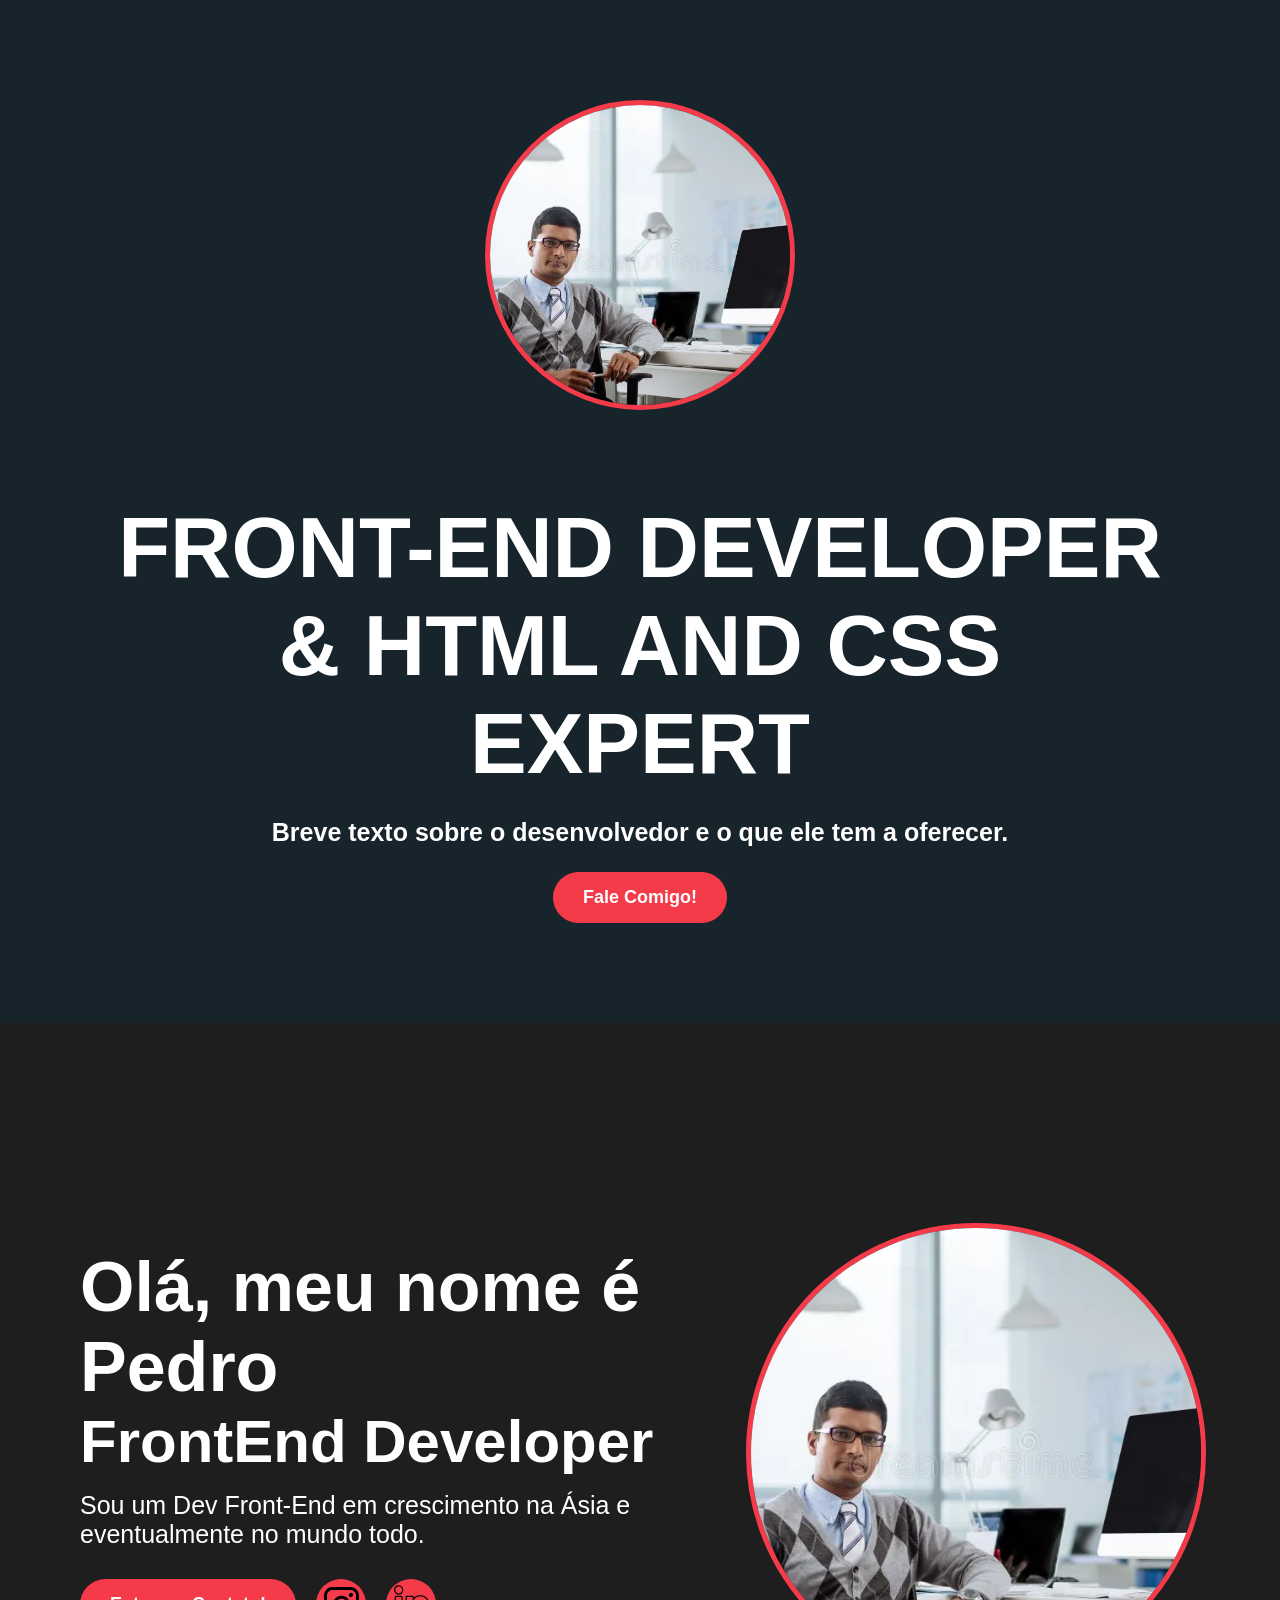
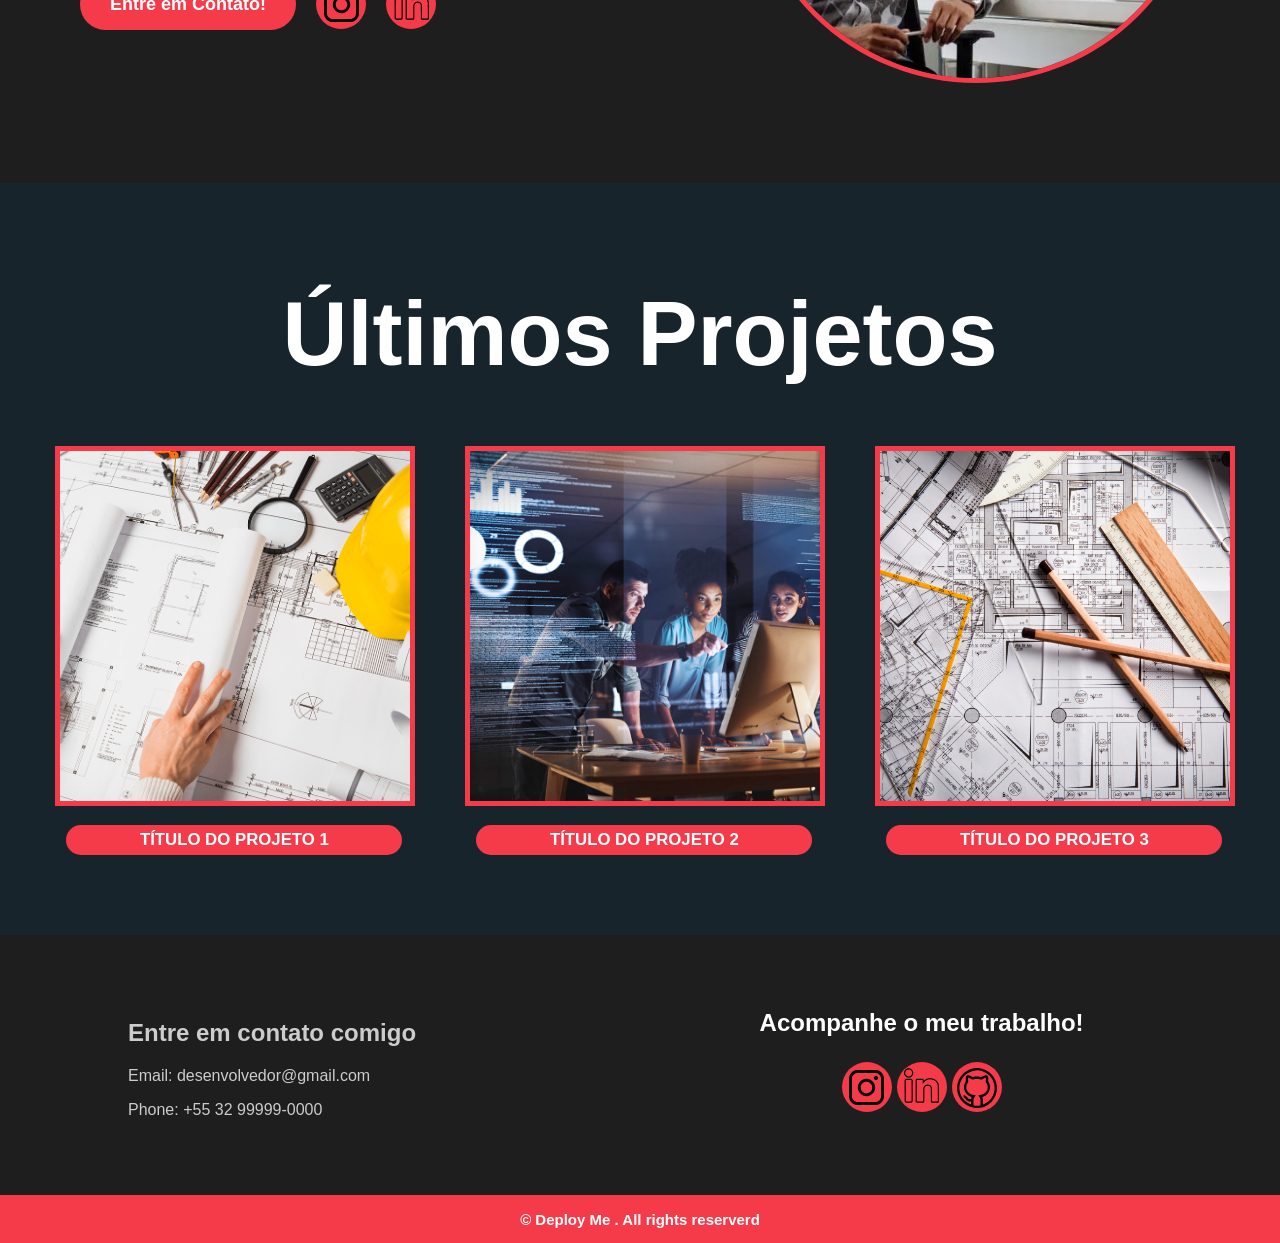
==== pagina-exemplo.html @ d8159a5d "implementação de uma página montada 'dinamicamente'" ====
<!DOCTYPE html>
<html lang="pt-br">
<head>
    <meta charset="UTF-8">
    <meta name="viewport" content="width=device-width, initial-scale=1.0">
    <title>Portfólio Pedro</title>
    <link rel="stylesheet" href="css/pagina-prototipada.css">
    <link rel="shortcut icon" href="Icones/image.png">
</head>
<body>
    <main>
        <section class="firstsection">
            <img id="cabeca-img" src="" alt="foto-dev">
            <p class="titulo1" id="cabeca-titulo"></p>
            <p class="subtitulo1"><strong id="cabeca-subtitulo"></strong></p>
            <button class="botao1" id="cabeca-btn"></button>
        </section>

        <section class="secondsection">
            <div class="coluna-texto">
                <p class="titulo2" id="sobre-titulo"></p>
                <p class="subtitulo2" id="sobre-cargo"></p>
                <p class="texto1" id="sobre-desc"></p>
                
                <div class="botoes-container">
                    <button class="botao2" id="sobre-btn"></button> 
                    <button class="instagram"></button>
                    <button class="linkedin"></button>
                </div>
            </div>
            <div class="coluna-imagem">
                <img id="sobre-img" src="" alt="foto-dev">
            </div>
        </section>

        <section class="thirdsection">
            <p class="titulo3">Últimos Projetos</p>
            <div class="linha-imagens" id="lista-projetos">
            </div>
        </section>

        <footer>
            <div class="footer-principal">
                <div class="coluna-contatos">
                    <h3>Entre em contato comigo</h3>
                    <p id="footer-email"></p>
                    <p id="footer-tel"></p>
                </div>

                <div class="coluna-redes">
                    <h3>Acompanhe o meu trabalho!</h3>
                    <div class="icones">
                        <button class="instagram"></button>
                        <button class="linkedin"></button>
                        <button class="github"></button>
                    </div>
                </div>
            </div>
            <div class="footer-abaixo">
                <p id="footer-copy"></p>
            </div>
        </footer>
    </main>

    <script src="js/montador.js"></script>
</body>
</html>
---- css/pagina-prototipada.css ----
/* ======================================= *\
    1. ESTILOS GERAIS (Base e Tipografia)
\* ======================================= */

body {
    background-color: rgba(24, 36, 44, 1);
    font-family: 'Poppins', sans-serif;
    margin: 0;
    color: #fff;
}

img {
    border-radius: 50%; /* deixa a imagem redonda */
    border: 5px solid #F53B49;
    object-fit: cover;
    margin-top: 100px;
}

#cabeca-img, #sobre-img{
    border-radius: 50%; /* deixa a imagem redonda */
    border: 5px solid #F53B49;
    object-fit: cover;
    height: 300px;
    width: 300px;
}

#sobre-img{
    height: 450px;
    width: 450px;
}

/* ================================================================= *\
    2. SEÇÂO 1: FOTO DO PRORPIETÁRIO, ÁREA DE ATUAÇÃO E BREVE TEXTO
\* ================================================================= */

/* -------------------------------------- *\
    2.1 -> Título da seção e subtítulo
\* -------------------------------------- */

.firstsection {
    text-align: center;
    margin-bottom: 100px;
}

.titulo1 {
    font-weight: 800;
    font-size: 85px;
    margin-left: 100px;
    margin-right: 100px;
    margin-bottom: 0px;
}

.subtitulo1 {
    font-size: 25px;
}

/* --------------------------------------- *\
    2.2 -> Botão (Fale Comigo) e animação
\* --------------------------------------- */

.botao1 {
    background-color: #F53B49;
    border-radius: 50px;
    padding: 15px 30px; /* define o espaçamento interno */
    color: #fff;
    font-weight: bold;
    font-size: 18px;
    cursor: pointer; /* transforma o cursor em mãozinha */
    border: none;
    transition: background-color 0.3s; /* define a mudança de cor(animação) com um leve tempo/delay */
}

.botao1:hover {
    background-color: #bd1321;
}

/* ============================================================================================== *\
    3. SEÇÃO 2: APRESENTAÇÃO DO PROPRIETÁRIO E BOTÕES (INSTAGRAM, LINKEDIN, e "Entre em Contato")
\* ============================================================================================== */

.secondsection {
    background-color: rgba(30, 30, 30, 1);
    padding: 100px 80px;
    display: flex; /* Ativa o Flexbox */
    align-items: center; /* Alinha verticalmente o texto e a imagem */
    justify-content: space-between; /* Coloca um item em cada ponta */
    gap: 40px; /* Adiciona um espaço entre as colunas */
}

.titulo2 {
    margin-bottom: 0px;
    font-weight: 800;
    font-size: 70px;        
}

.subtitulo2 {
    margin-top: 0px;
    margin-bottom: 15px;
    font-size: 60px;
    font-weight: 800;
}

.texto1 {
    margin-top: 0px;
    font-size: 25px;

}

.coluna-texto {
    flex: 2; /* deixa a coluna de texto no espaço dela */
    max-width: 60%; 
}

.coluna-imagem {
    flex: 1; 
    max-width: 40%; 
    display: flex; 
    justify-content: center; /* centraliza a imagem */
    align-items: center;
}

.coluna-imagem img {
    width: 100%;
    height: 100%;
    max-width: 450px;
    max-height: 450px;
    border-radius: 50%; 
    border: 5px solid #F53B49; 
}

.botoes-container {
    margin-top: 30px;
    display: flex; /* alinha os botões */
    align-items: center;
    gap: 15px;
}

/* -------------------------------------- *\
    3.1 -> Botões
\* -------------------------------------- */

.botao2 {
    background-color: #F53B49;
    border-radius: 50px;
    padding: 15px 30px;
    color: #fff;
    font-weight: bold;
    font-size: 18px;
    cursor: pointer; /* transforma o cursor em mãozinha */
    border: none; /* retira a borda padrão do botão */
}

.botao2:hover {
    background-color: #bd1321;
}

.instagram {
    background-color: #F53B49;
    background-image: url("../Icones/instagram.svg");
    background-repeat: no-repeat; /* faz com que a imagem só aparece uma vez */
    background-position: 51% 50%; /* define a posição da imagem no botão (usado pra centralizar) */
    background-size: 70%;
    color: white; 
    border: none; 
    border-radius: 50%; 
    margin-left: 5px;
    margin-right: 5px;
    width: 50px; 
    height: 50px; 
    font-size: 24px;
    cursor: pointer;
}

.instagram:hover {
    background-color: #bd1321;
}

.linkedin {
    background-color: #F53B49;
    background-image: url("../Icones/linkedin.svg");
    background-repeat: no-repeat;
    background-position: 50% 40%;
    background-size: 70%;
    color: white; 
    border: none; 
    border-radius: 50%; 
    width: 50px; 
    height: 50px; 
    font-size: 24px;
    cursor: pointer;
}

.linkedin:hover {
    background-color: #bd1321;
}

/* ============================================== *\
    4. SEÇÃO 3: ÚLTIMOS PROJETOS DO PROPRIETÁRIO
\* ============================================== */

.thirdsection {
    background:#18242c;
    text-align: center;
    margin-top: 100px;
}

.titulo3 {
    margin-top: 0px;
    font-size: 90px;
    font-weight: 600;
}

/* ----------------------------------------- *\
    4.1 -> Container das imagens/botões do projeto
\* ----------------------------------------- */

.linha-imagens {
    display: flex;
    justify-content: center;
    align-items: center;
    gap: 60px;
}

.projeto-item {
    align-items: center;
    margin: 0;
    width: 350px;
}

.projeto-item img {
    margin-top: -30px;
    width: 350px;
    height: 350px;
    object-fit: cover;
    border-radius: 0px;
}

/* -------------------------------------- *\
    4.2 -> Botões de cada projeto
\* -------------------------------------- */

.projeto-item button {
    margin-left: 2.5%;
    color: white;
    background-color: #F53B49;
    border-radius: 999px;
    font-weight: bold;
    border: none;
    margin-top: 15px;
    font-size: 1.05em;
    padding: 5px;
    padding-left: 21%;
    padding-right: 21%;
    cursor: pointer;
    margin-bottom: 80px;
}

.projeto-item button:hover {
    background-color: #bd1321;
}

/* ======================================= *\
    5. SEÇÂO 4: RODAPÉ DO PROPRIETÁRIO
\* ======================================= */

.footer {
    color: white;
}

.footer-principal {
    background-color: rgba(30, 30, 30, 1);
    display: flex;
    padding: 50px 10%;
    justify-content: space-between;
    align-items: flex-start;
    gap: 20px;
}

/* -------------------------------------- *\
    5.1 -> Colunas do Rodapé
\* -------------------------------------- */

.coluna-contatos, .coluna-redes {
    flex-basis: 45%;
}

.coluna-redes {
    text-align: center;
}

.coluna-contatos h3, .coluna-redes h3 {
    font-size: 24px;
    margin-bottom: 20px;
}

.coluna-contatos {
    margin: 10px 0;
    color: #ccc;
}

/* -------------------------------------- *\
    5.2 -> Botões do Rodapé                     --->>> *Ponto a discutir: Os botões do Instagram e Linkedin do rodapé estão sendo puxados os mesmos da seção 2, mudamos isso ou não?
\* -------------------------------------- */

.icones {
    display: flex;
    justify-content: center;
    align-items: center;
}

.github {
    background-color: #F53B49;
    background-image: url("../Icones/github.svg");
    background-repeat: no-repeat;
    background-position: 51.24% 55%;
    background-size: 80%;
    color: white; 
    border: none; 
    border-radius: 50%; 
    width: 50px; 
    height: 50px; 
    font-size: 24px;
    cursor: pointer;
    margin: 5px;
}

.github:hover {
    background-color: #bd1321;
}

/* --- Finalização do Rodapé */
.footer-abaixo {
    background-color: #F53B49;
    color: white;
    text-align: center;
    padding: 0.5px;
    font-weight: 600;
    font-size: 15px;
}
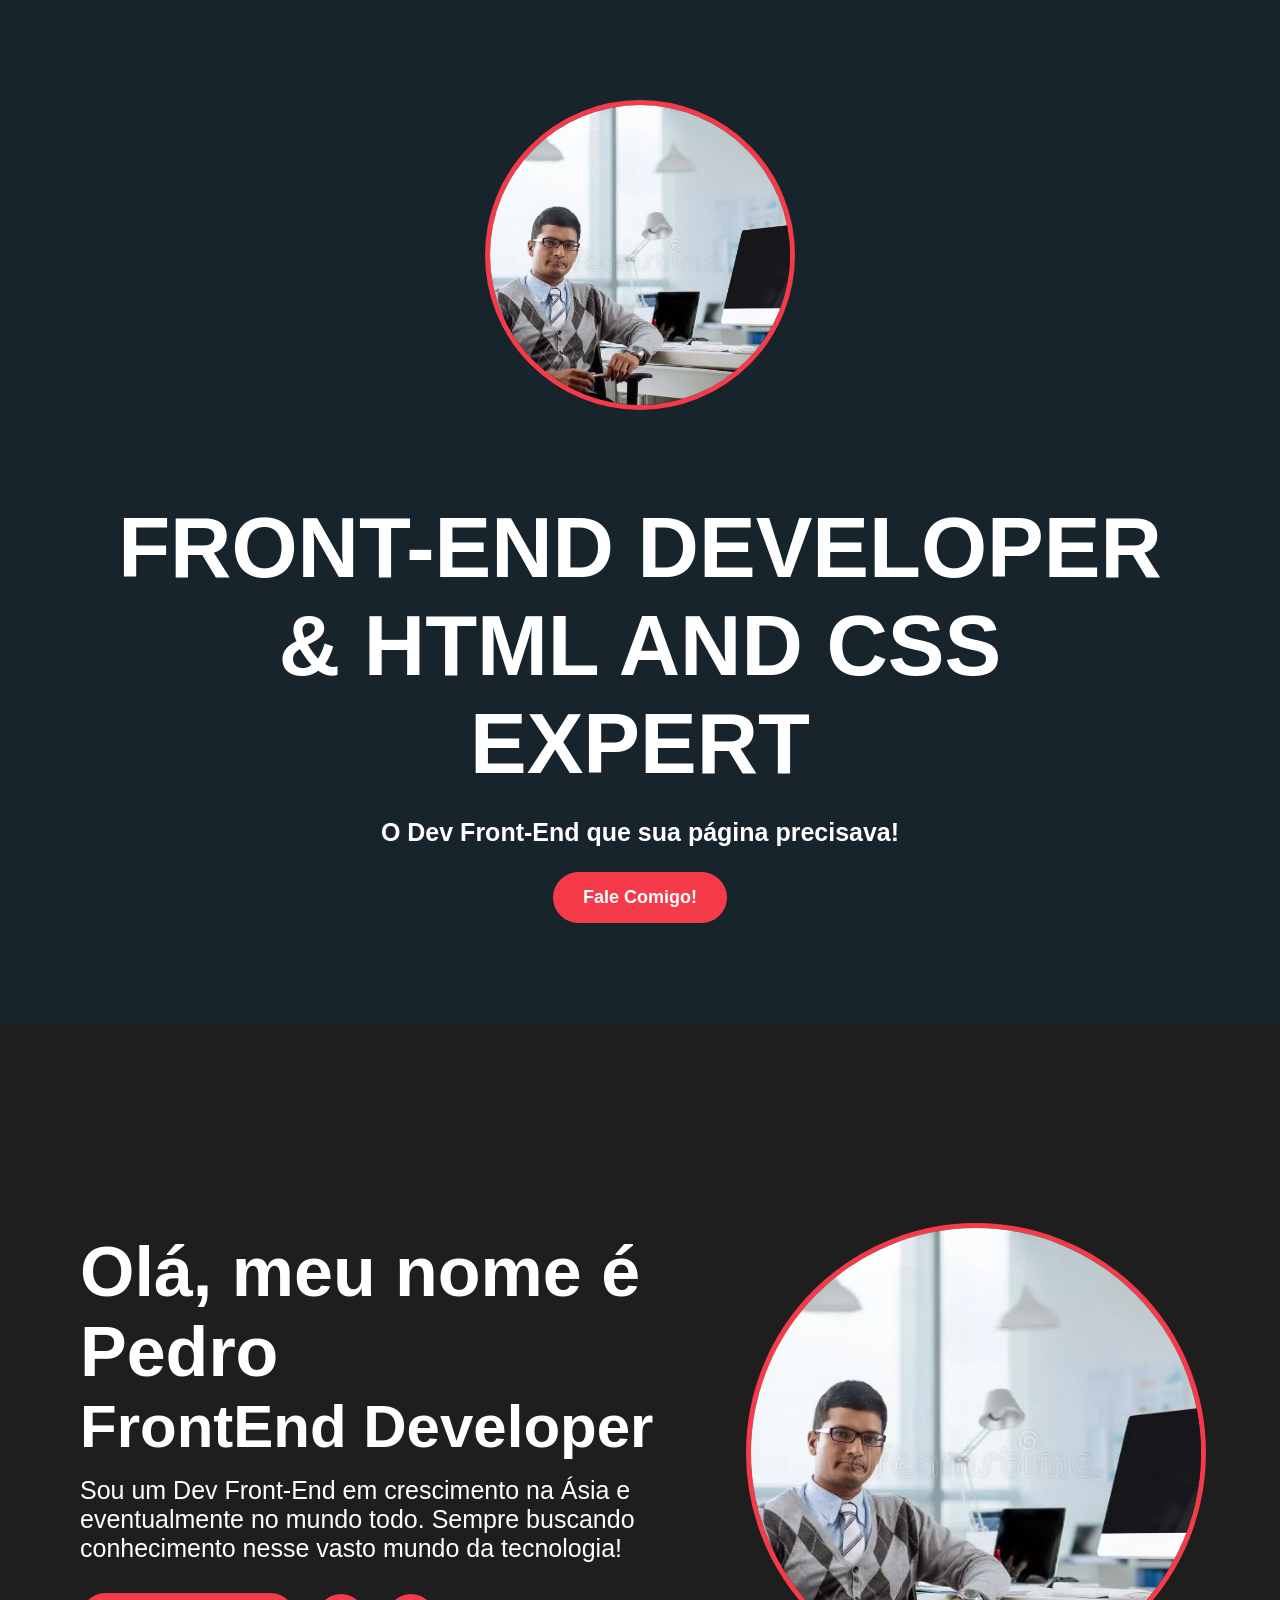
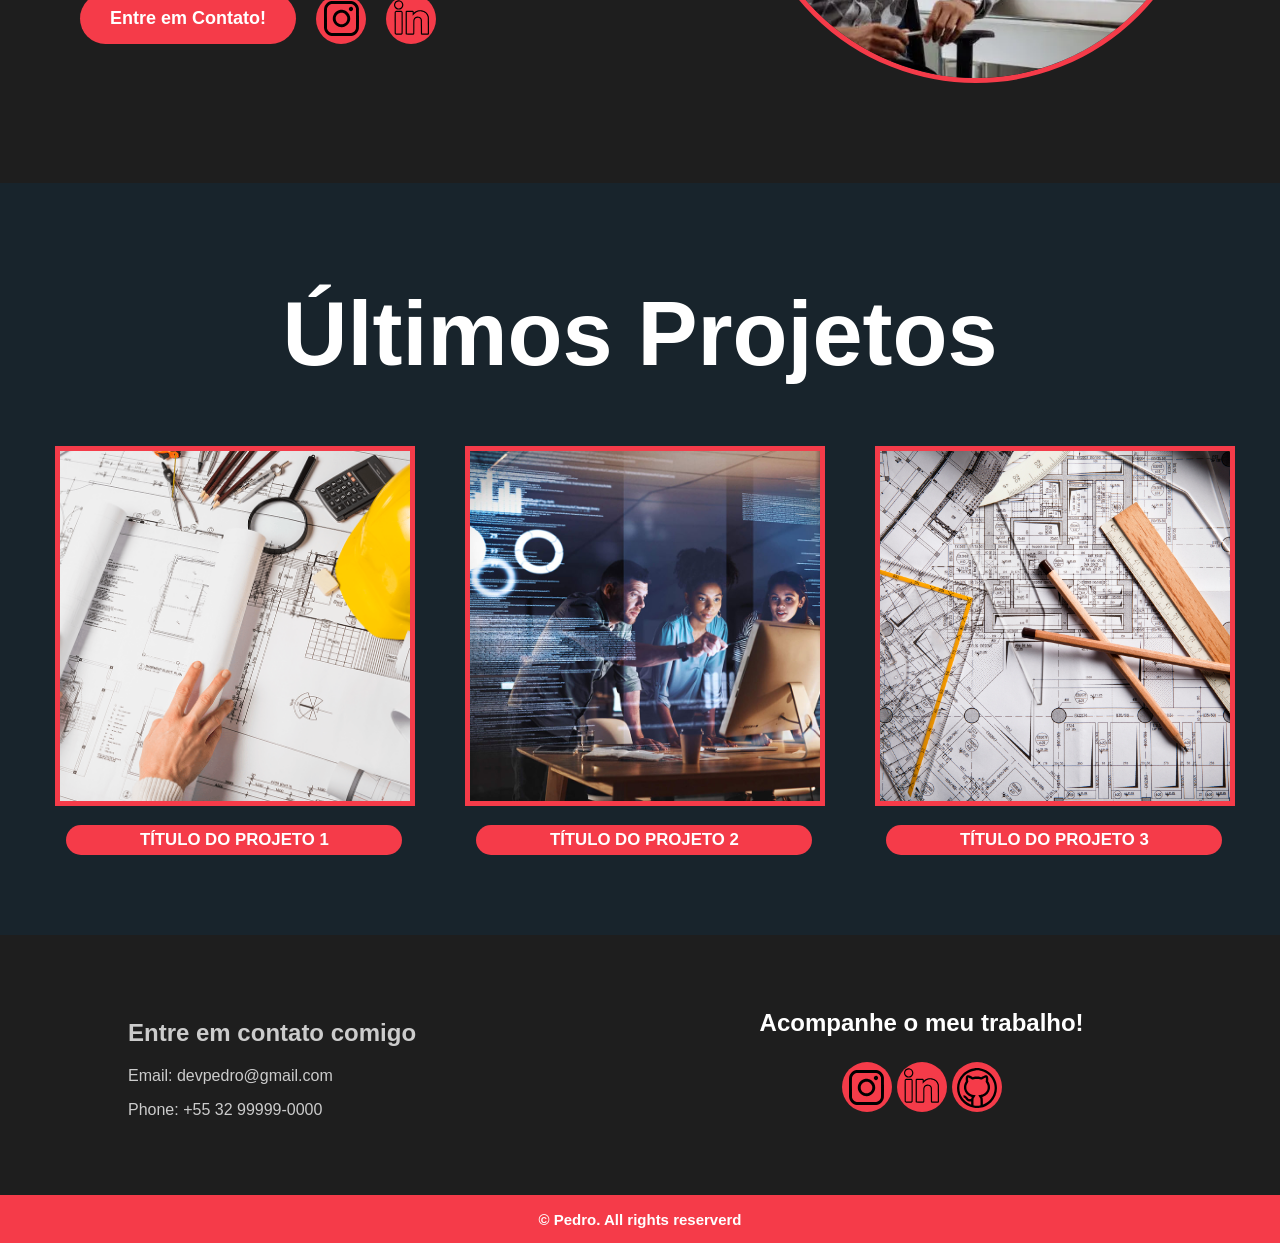
==== commit 47ec0dc7: "remoção de arquivo sem uso" ====
--- a/pagina-exemplo.html
+++ b/pagina-exemplo.html
@@ -4,7 +4,7 @@
     <meta charset="UTF-8">
     <meta name="viewport" content="width=device-width, initial-scale=1.0">
     <title>Portfólio Pedro</title>
-    <link rel="stylesheet" href="css/pagina-prototipada.css">
+    <link rel="stylesheet" href="css/pagina-exemplo.css">
     <link rel="shortcut icon" href="Icones/image.png">
 </head>
 <body>
--- a/css/pagina-exemplo.css
+++ b/css/pagina-exemplo.css
@@ -0,0 +1,339 @@
+/* ======================================= *\
+    1. ESTILOS GERAIS (Base e Tipografia)
+\* ======================================= */
+
+body {
+    background-color: rgba(24, 36, 44, 1);
+    font-family: 'Poppins', sans-serif;
+    margin: 0;
+    color: #fff;
+}
+
+img {
+    border-radius: 50%; /* deixa a imagem redonda */
+    border: 5px solid #F53B49;
+    object-fit: cover;
+    margin-top: 100px;
+}
+
+#cabeca-img, #sobre-img{
+    border-radius: 50%; /* deixa a imagem redonda */
+    border: 5px solid #F53B49;
+    object-fit: cover;
+    height: 300px;
+    width: 300px;
+}
+
+#sobre-img{
+    height: 450px;
+    width: 450px;
+}
+
+/* ================================================================= *\
+    2. SEÇÂO 1: FOTO DO PRORPIETÁRIO, ÁREA DE ATUAÇÃO E BREVE TEXTO
+\* ================================================================= */
+
+/* -------------------------------------- *\
+    2.1 -> Título da seção e subtítulo
+\* -------------------------------------- */
+
+.firstsection {
+    text-align: center;
+    margin-bottom: 100px;
+}
+
+.titulo1 {
+    font-weight: 800;
+    font-size: 85px;
+    margin-left: 100px;
+    margin-right: 100px;
+    margin-bottom: 0px;
+}
+
+.subtitulo1 {
+    font-size: 25px;
+}
+
+/* --------------------------------------- *\
+    2.2 -> Botão (Fale Comigo) e animação
+\* --------------------------------------- */
+
+.botao1 {
+    background-color: #F53B49;
+    border-radius: 50px;
+    padding: 15px 30px; /* define o espaçamento interno */
+    color: #fff;
+    font-weight: bold;
+    font-size: 18px;
+    cursor: pointer; /* transforma o cursor em mãozinha */
+    border: none;
+    transition: background-color 0.3s; /* define a mudança de cor(animação) com um leve tempo/delay */
+}
+
+.botao1:hover {
+    background-color: #bd1321;
+}
+
+/* ============================================================================================== *\
+    3. SEÇÃO 2: APRESENTAÇÃO DO PROPRIETÁRIO E BOTÕES (INSTAGRAM, LINKEDIN, e "Entre em Contato")
+\* ============================================================================================== */
+
+.secondsection {
+    background-color: rgba(30, 30, 30, 1);
+    padding: 100px 80px;
+    display: flex; /* Ativa o Flexbox */
+    align-items: center; /* Alinha verticalmente o texto e a imagem */
+    justify-content: space-between; /* Coloca um item em cada ponta */
+    gap: 40px; /* Adiciona um espaço entre as colunas */
+}
+
+.titulo2 {
+    margin-bottom: 0px;
+    font-weight: 800;
+    font-size: 70px;        
+}
+
+.subtitulo2 {
+    margin-top: 0px;
+    margin-bottom: 15px;
+    font-size: 60px;
+    font-weight: 800;
+}
+
+.texto1 {
+    margin-top: 0px;
+    font-size: 25px;
+
+}
+
+.coluna-texto {
+    flex: 2; /* deixa a coluna de texto no espaço dela */
+    max-width: 60%; 
+}
+
+.coluna-imagem {
+    flex: 1; 
+    max-width: 40%; 
+    display: flex; 
+    justify-content: center; /* centraliza a imagem */
+    align-items: center;
+}
+
+.coluna-imagem img {
+    width: 100%;
+    height: 100%;
+    max-width: 450px;
+    max-height: 450px;
+    border-radius: 50%; 
+    border: 5px solid #F53B49; 
+}
+
+.botoes-container {
+    margin-top: 30px;
+    display: flex; /* alinha os botões */
+    align-items: center;
+    gap: 15px;
+}
+
+/* -------------------------------------- *\
+    3.1 -> Botões
+\* -------------------------------------- */
+
+.botao2 {
+    background-color: #F53B49;
+    border-radius: 50px;
+    padding: 15px 30px;
+    color: #fff;
+    font-weight: bold;
+    font-size: 18px;
+    cursor: pointer; /* transforma o cursor em mãozinha */
+    border: none; /* retira a borda padrão do botão */
+}
+
+.botao2:hover {
+    background-color: #bd1321;
+}
+
+.instagram {
+    background-color: #F53B49;
+    background-image: url("../Icones/instagram.svg");
+    background-repeat: no-repeat; /* faz com que a imagem só aparece uma vez */
+    background-position: 51% 50%; /* define a posição da imagem no botão (usado pra centralizar) */
+    background-size: 70%;
+    color: white; 
+    border: none; 
+    border-radius: 50%; 
+    margin-left: 5px;
+    margin-right: 5px;
+    width: 50px; 
+    height: 50px; 
+    font-size: 24px;
+    cursor: pointer;
+}
+
+.instagram:hover {
+    background-color: #bd1321;
+}
+
+.linkedin {
+    background-color: #F53B49;
+    background-image: url("../Icones/linkedin.svg");
+    background-repeat: no-repeat;
+    background-position: 50% 40%;
+    background-size: 70%;
+    color: white; 
+    border: none; 
+    border-radius: 50%; 
+    width: 50px; 
+    height: 50px; 
+    font-size: 24px;
+    cursor: pointer;
+}
+
+.linkedin:hover {
+    background-color: #bd1321;
+}
+
+/* ============================================== *\
+    4. SEÇÃO 3: ÚLTIMOS PROJETOS DO PROPRIETÁRIO
+\* ============================================== */
+
+.thirdsection {
+    background:#18242c;
+    text-align: center;
+    margin-top: 100px;
+}
+
+.titulo3 {
+    margin-top: 0px;
+    font-size: 90px;
+    font-weight: 600;
+}
+
+/* ----------------------------------------- *\
+    4.1 -> Container das imagens/botões do projeto
+\* ----------------------------------------- */
+
+.linha-imagens {
+    display: flex;
+    justify-content: center;
+    align-items: center;
+    gap: 60px;
+}
+
+.projeto-item {
+    align-items: center;
+    margin: 0;
+    width: 350px;
+}
+
+.projeto-item img {
+    margin-top: -30px;
+    width: 350px;
+    height: 350px;
+    object-fit: cover;
+    border-radius: 0px;
+}
+
+/* -------------------------------------- *\
+    4.2 -> Botões de cada projeto
+\* -------------------------------------- */
+
+.projeto-item button {
+    margin-left: 2.5%;
+    color: white;
+    background-color: #F53B49;
+    border-radius: 999px;
+    font-weight: bold;
+    border: none;
+    margin-top: 15px;
+    font-size: 1.05em;
+    padding: 5px;
+    padding-left: 21%;
+    padding-right: 21%;
+    cursor: pointer;
+    margin-bottom: 80px;
+}
+
+.projeto-item button:hover {
+    background-color: #bd1321;
+}
+
+/* ======================================= *\
+    5. SEÇÂO 4: RODAPÉ DO PROPRIETÁRIO
+\* ======================================= */
+
+.footer {
+    color: white;
+}
+
+.footer-principal {
+    background-color: rgba(30, 30, 30, 1);
+    display: flex;
+    padding: 50px 10%;
+    justify-content: space-between;
+    align-items: flex-start;
+    gap: 20px;
+}
+
+/* -------------------------------------- *\
+    5.1 -> Colunas do Rodapé
+\* -------------------------------------- */
+
+.coluna-contatos, .coluna-redes {
+    flex-basis: 45%;
+}
+
+.coluna-redes {
+    text-align: center;
+}
+
+.coluna-contatos h3, .coluna-redes h3 {
+    font-size: 24px;
+    margin-bottom: 20px;
+}
+
+.coluna-contatos {
+    margin: 10px 0;
+    color: #ccc;
+}
+
+/* -------------------------------------- *\
+    5.2 -> Botões do Rodapé                     --->>> *Ponto a discutir: Os botões do Instagram e Linkedin do rodapé estão sendo puxados os mesmos da seção 2, mudamos isso ou não?
+\* -------------------------------------- */
+
+.icones {
+    display: flex;
+    justify-content: center;
+    align-items: center;
+}
+
+.github {
+    background-color: #F53B49;
+    background-image: url("../Icones/github.svg");
+    background-repeat: no-repeat;
+    background-position: 51.24% 55%;
+    background-size: 80%;
+    color: white; 
+    border: none; 
+    border-radius: 50%; 
+    width: 50px; 
+    height: 50px; 
+    font-size: 24px;
+    cursor: pointer;
+    margin: 5px;
+}
+
+.github:hover {
+    background-color: #bd1321;
+}
+
+/* --- Finalização do Rodapé */
+.footer-abaixo {
+    background-color: #F53B49;
+    color: white;
+    text-align: center;
+    padding: 0.5px;
+    font-weight: 600;
+    font-size: 15px;
+}
